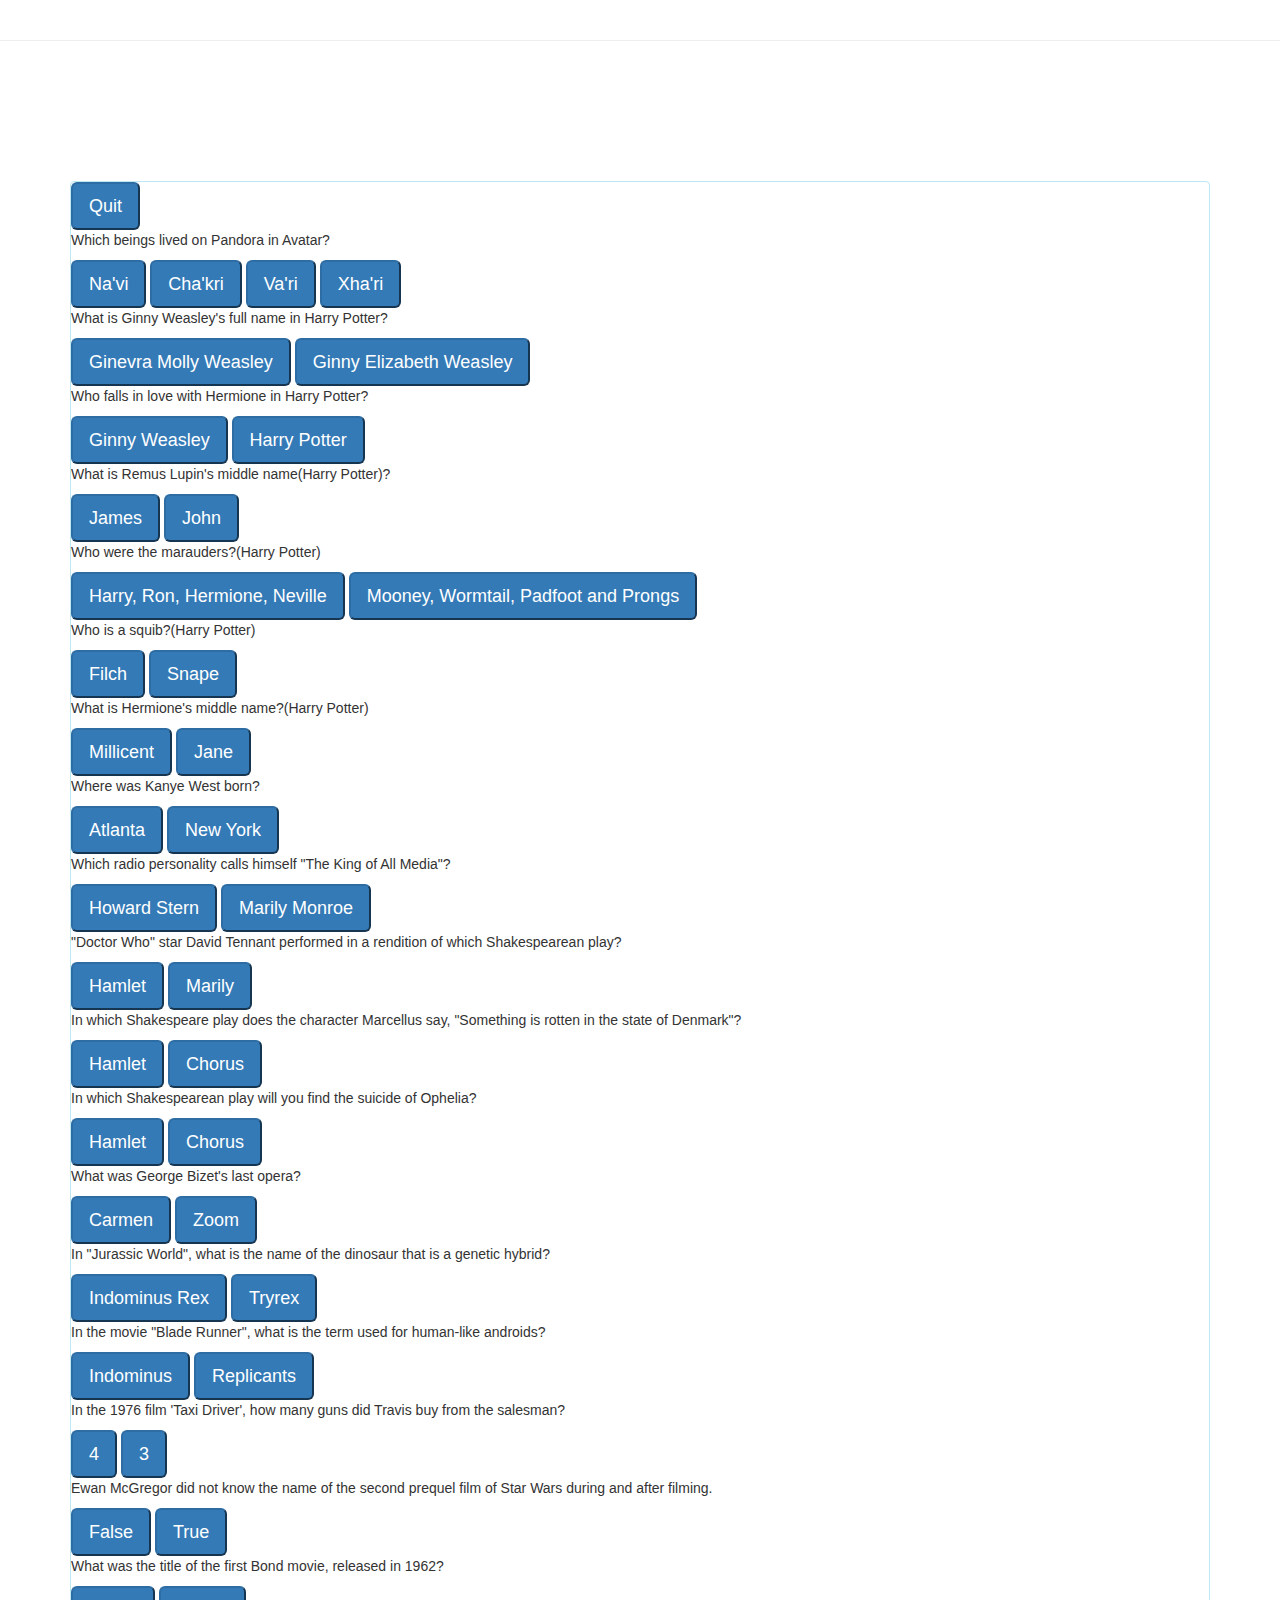
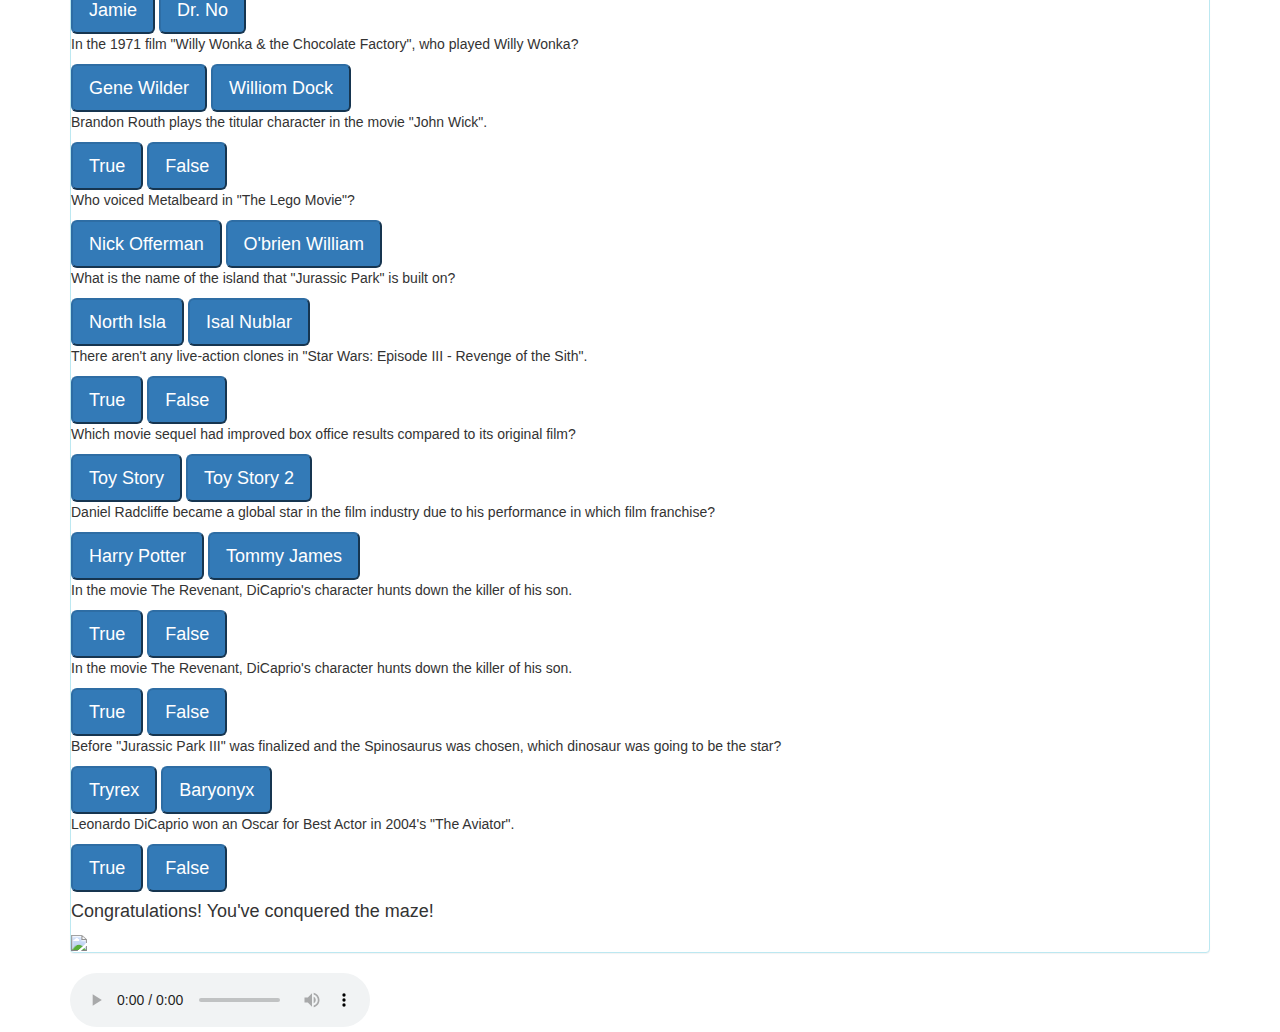
==== entertainment.html @ 0956cbf8 "add question to entertainment.html" ====
<!DOCTYPE html>
<html lang="en" dir="ltr">

<head>
    <meta charset="utf-8">
    <link rel="icon" type="image/png" href="img/tomorrowland.png" >

    <link href="css/bootstrap.css" rel="stylesheet" type="text/css">
    <link rel="stylesheet" href="https://maxcdn.bootstrapcdn.com/bootstrap/3.3.7/css/bootstrap.min.css" integrity="sha384-BVYiiSIFeK1dGmJRAkycuHAHRg32OmUcww7on3RYdg4Va+PmSTsz/K68vbdEjh4u"
        crossorigin="anonymous">
    <link href="css/style3.css" rel="stylesheet" type="text/css">
    <script src="https://code.jquery.com/jquery-3.4.1.js"></script>
    <script src="js/script3.js"></script>
    <title>Death Cure</title>
</head>

<body>
    <header>
        <div class="img">
            <img src="img/entertainment.png" alt="">
        </div>
        <hr class="divider-dashed-dbl brd-gray my-4">
    </header>
    <div class="container">
      <br><br><br><br><br><br>
        <div class="panel panel-info panel-height">
          <button id="quit" onclick="location.href='index.html'"  class="btn-primary btn-lg">Quit</button>


            <div id="question1-0">

                <p>Which beings lived on Pandora in Avatar?</p>
                <button class="btn-primary btn-lg" id="quest1-0">Na'vi</button>
                <button class="btn-primary btn-lg" id="quest1-1">Cha'kri</button>
                <button class="btn-primary btn-lg" id="quest1-2">Va'ri</button>
                <button class="btn-primary btn-lg" id="quest1-3">Xha'ri</button>
            </div>
            <div id="question2-0">


                <p>What is Ginny Weasley's full name in Harry Potter?
                </p>
                <button class="btn-primary btn-lg" id="quest2-0">Ginevra Molly Weasley</button>
                <button class="btn-primary btn-lg" id="quest2-1">Ginny Elizabeth Weasley</button>
            </div>
            <div id="question2-1">

                <p>Who falls in love with Hermione in Harry Potter?
                </p>
                <button class="btn-primary btn-lg" id="quest2-2">Ginny Weasley</button>

                <button class="btn-primary btn-lg" id="quest2-3">Harry Potter</button>
            </div>
            <div id="question2-2">

                <p>What is Remus Lupin's middle name(Harry Potter)?
                </p>
                <button class="btn-primary btn-lg" id="quest2-4">James</button>
                <button class="btn-primary btn-lg" id="quest2-5">John</button>
            </div>
            <div id="question2-3">

                <p>Who were the marauders?(Harry Potter)</p>
                <button class="btn-primary btn-lg" id="quest2-6">Harry, Ron, Hermione, Neville</button>
                <button class="btn-primary btn-lg" id="quest2-7">Mooney, Wormtail, Padfoot and Prongs</button>
            </div>
            <div id="question3-0">


                <p>Who is a squib?(Harry Potter)</p>
                <button class="btn-primary btn-lg" id="quest3-0">Filch</button>
                <button class="btn-primary btn-lg" id="quest3-1">Snape</button>
            </div>
            <div id="question3-1">

                <p>What is Hermione's middle name?(Harry Potter)
                </p>
                <button class="btn-primary btn-lg" id="quest3-2">
                    Millicent</button>
                <button class="btn-primary btn-lg" id="quest3-3">Jane</button>
            </div>
            <div id="question3-2">

                <p>Where was Kanye West born?
                </p>
                <button class="btn-primary btn-lg" id="quest3-4">
                    Atlanta</button>
                <button class="btn-primary btn-lg" id="quest3-5">New York</button>
            </div>
            <div id="question3-3">
                <p>Which radio personality calls himself "The King of All Media"?</p>
                <button class="btn-primary btn-lg" id="quest3-6">
                    Howard Stern</button>
                <button class="btn-primary btn-lg" id="quest3-7">Marily Monroe</button>
            </div>
            <div id="question3-4">
                <p>"Doctor Who" star David Tennant performed in a rendition of which Shakespearean play?</p>
                <button class="btn-primary btn-lg" id="quest3-8">
                    Hamlet</button>
                <button class="btn-primary btn-lg" id="quest3-9">Marily</button>
            </div>
            <div id="question3-5">

                <p>In which Shakespeare play does the character Marcellus say, "Something is rotten in the state of Denmark"?
                </p>
                <button class="btn-primary btn-lg" id="quest3-10">
                    Hamlet</button>
                <button class="btn-primary btn-lg" id="quest3-11">Chorus</button>
            </div>
            <div id="question3-6">

                <p>In which Shakespearean play will you find the suicide of Ophelia?
                </p>
                <button class="btn-primary btn-lg" id="quest3-12">
                    Hamlet</button>
                <button class="btn-primary btn-lg" id="quest3-13">Chorus</button>
            </div>
            <div id="question3-7">

                <p>What was George Bizet's last opera?</p>
                <button class="btn-primary btn-lg" id="quest3-14">Carmen</button>
                <button class="btn-primary btn-lg" id="quest3-15">Zoom</button>
            </div>
            <div id="question4-0">


                <p>In "Jurassic World", what is the name of the dinosaur that is a genetic hybrid?</p>
                <button class="btn-primary btn-lg" id="quest4-0">Indominus Rex</button>
                <button class="btn-primary btn-lg" id="quest4-1">Tryrex</button>
            </div>
            <div id="question4-1">

                <p>In the movie "Blade Runner", what is the term used for human-like androids?</p>
                <button class="btn-primary btn-lg" id="quest4-2">Indominus</button>
                <button class="btn-primary btn-lg" id="quest4-3">Replicants</button>
            </div>
            <div id="question4-2">

                <p>In the 1976 film 'Taxi Driver', how many guns did Travis buy from the salesman?</p>
                <button class="btn-primary btn-lg" id="quest4-4">4</button>
                <button class="btn-primary btn-lg" id="quest4-5">3</button>
            </div>
            <div id="question4-3">

                <p>Ewan McGregor did not know the name of the second prequel film of Star Wars during and after filming.</p>
                <button class="btn-primary btn-lg" id="quest4-6">False</button>
                <button class="btn-primary btn-lg" id="quest4-7">True</button>
            </div>
            <div id="question4-4">

                <p>What was the title of the first Bond movie, released in 1962?</p>
                <button class="btn-primary btn-lg" id="quest4-8">Jamie</button>
                <button class="btn-primary btn-lg" id="quest4-9">Dr. No</button>
            </div>
            <div id="question4-5">

                <p>In the 1971 film "Willy Wonka & the Chocolate Factory", who played Willy Wonka?</p>
                <button class="btn-primary btn-lg" id="quest4-10">Gene Wilder</button>
                <button class="btn-primary btn-lg" id="quest4-11">Williom Dock</button>
            </div>
            <div id="question4-6">

                <p>Brandon Routh plays the titular character in the movie "John Wick".</p>
                <button class="btn-primary btn-lg" id="quest4-12">True</button>
                <button class="btn-primary btn-lg" id="quest4-13">False</button>
            </div>
            <div id="question4-7">

                <p>Who voiced Metalbeard in "The Lego Movie"?</p>
                <button class="btn-primary btn-lg" id="quest4-14">Nick Offerman</button>
                <button class="btn-primary btn-lg" id="quest4-15">O'brien William</button>
            </div>
            <div id="question4-8">

                <p>What is the name of the island that "Jurassic Park" is built on?</p>
                <button class="btn-primary btn-lg" id="quest4-16">North Isla</button>
                <button class="btn-primary btn-lg" id="quest4-17">Isal Nublar</button>
            </div>
            <div id="question4-9">

                <p>There aren't any live-action clones in "Star Wars: Episode III - Revenge of the Sith".</p>
                <button class="btn-primary btn-lg" id="quest4-18">True</button>
                <button class="btn-primary btn-lg" id="quest4-19">False</button>
            </div>
            <div id="question4-10">

                <p>Which movie sequel had improved box office results compared to its original film?</p>
                <button class="btn-primary btn-lg" id="quest4-20">Toy Story</button>
                <button class="btn-primary btn-lg" id="quest4-21">Toy Story 2</button>
            </div>
            <div id="question4-11">

                <p>Daniel Radcliffe became a global star in the film industry due to his performance in which film franchise?</p>
                <button class="btn-primary btn-lg" id="quest4-22">Harry Potter</button>
                <button class="btn-primary btn-lg" id="quest4-23">Tommy James</button>
            </div>
            <div id="question4-12">

                <p>In the movie The Revenant, DiCaprio's character hunts down the killer of his son.</p>
                <button class="btn-primary btn-lg" id="quest4-24">True</button>
                <button class="btn-primary btn-lg" id="quest4-25">False</button>
            </div>
            <div id="question4-13">

                <p>In the movie The Revenant, DiCaprio's character hunts down the killer of his son.
                </p>
                <button class="btn-primary btn-lg" id="quest4-26">True</button>
                <button class="btn-primary btn-lg" id="quest4-27">False</button>
            </div>
            <div id="question4-14">

                <p>Before "Jurassic Park III" was finalized and the Spinosaurus was chosen, which dinosaur was going to be the
                    star?
                </p>
                <button class="btn-primary btn-lg" id="quest4-28">Tryrex</button>
                <button class="btn-primary btn-lg" id="quest4-29">Baryonyx</button>
            </div>
            <div id="question4-15">

                <p>Leonardo DiCaprio won an Oscar for Best Actor in 2004's "The Aviator".</p>
                <button class="btn-primary btn-lg" id="quest4-30">True</button>
                <button class="btn-primary btn-lg" id="quest4-31">False</button>
            </div>
            <div id="win">
                <h4>Congratulations! You've conquered the maze!</h4>
                <img id="gif" src="img/entertain.gif">
            </div>

        </div>
        <audio controls autoplay loop>
            <source src="music/Yo Alex Feat  Stonee Jiwe - Uhai (Extended) [2017].mp3">
        </audio>


    </div>

</body>

</html>
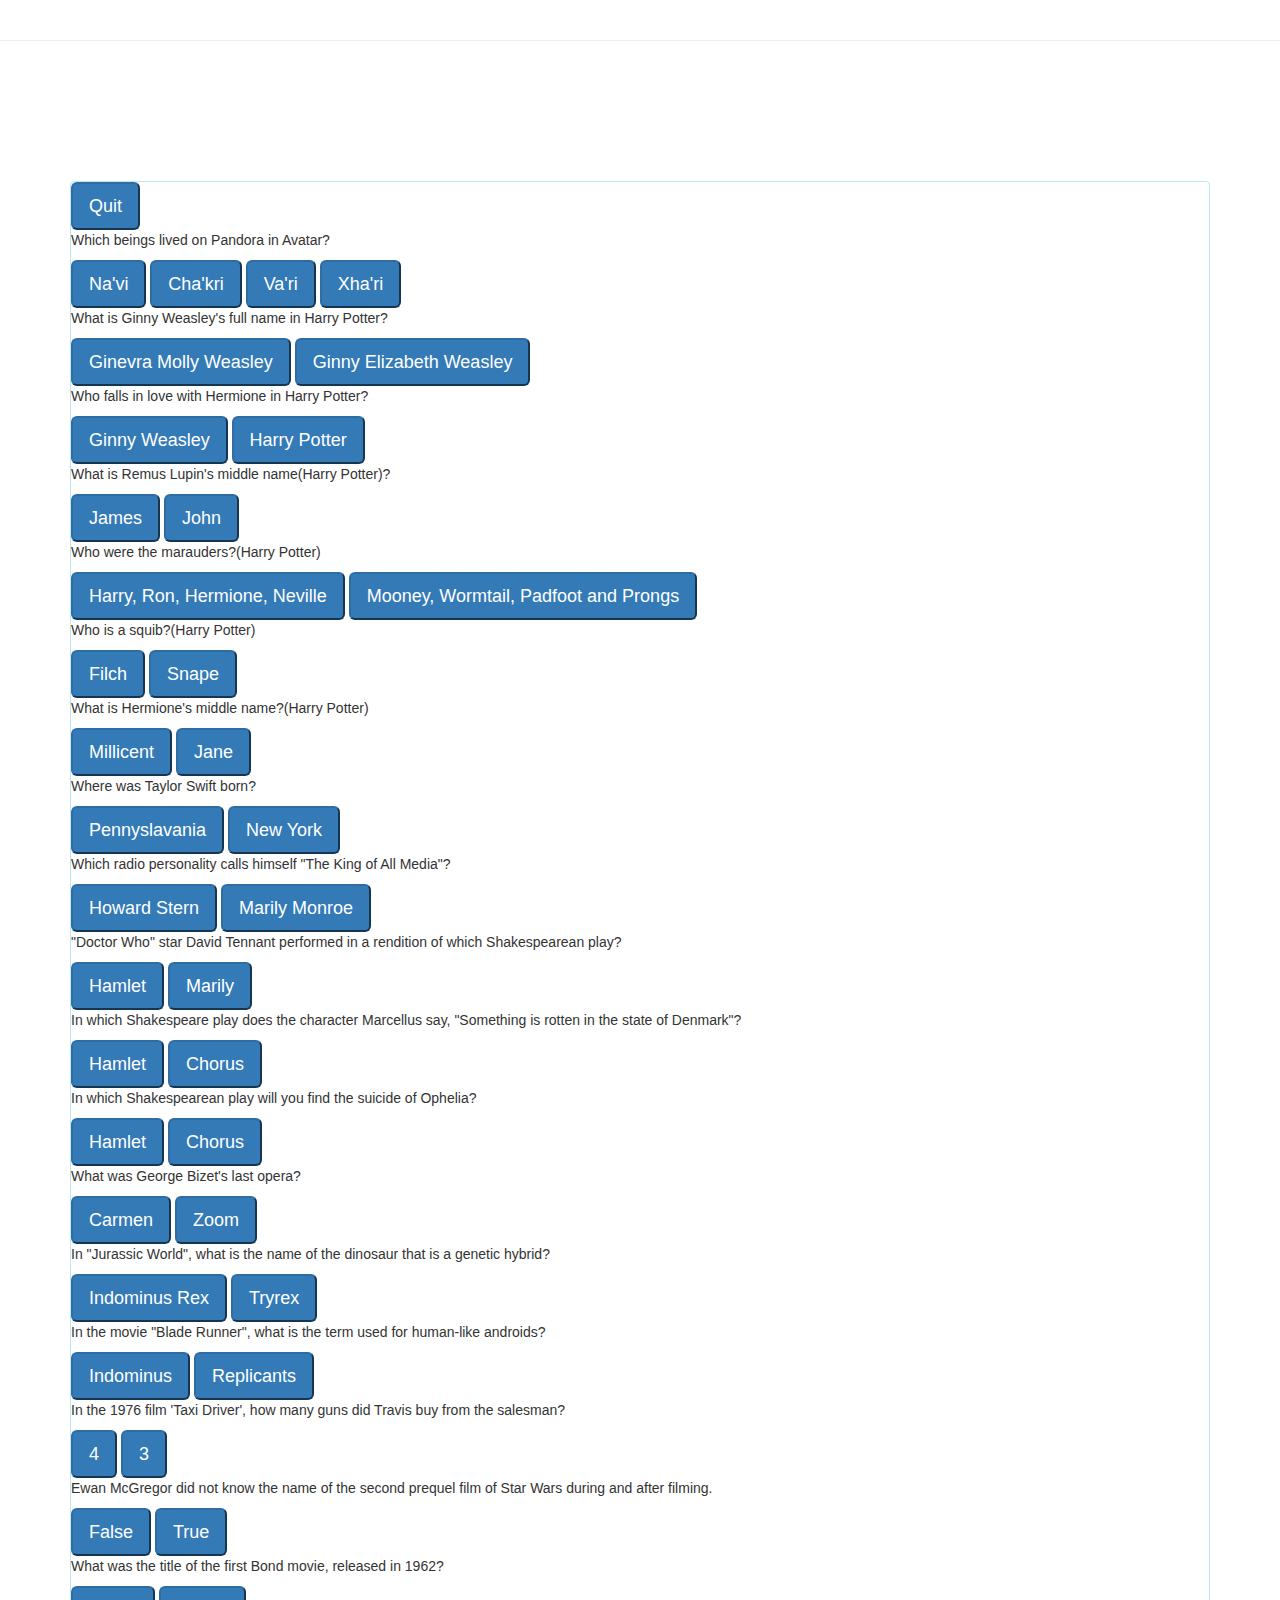
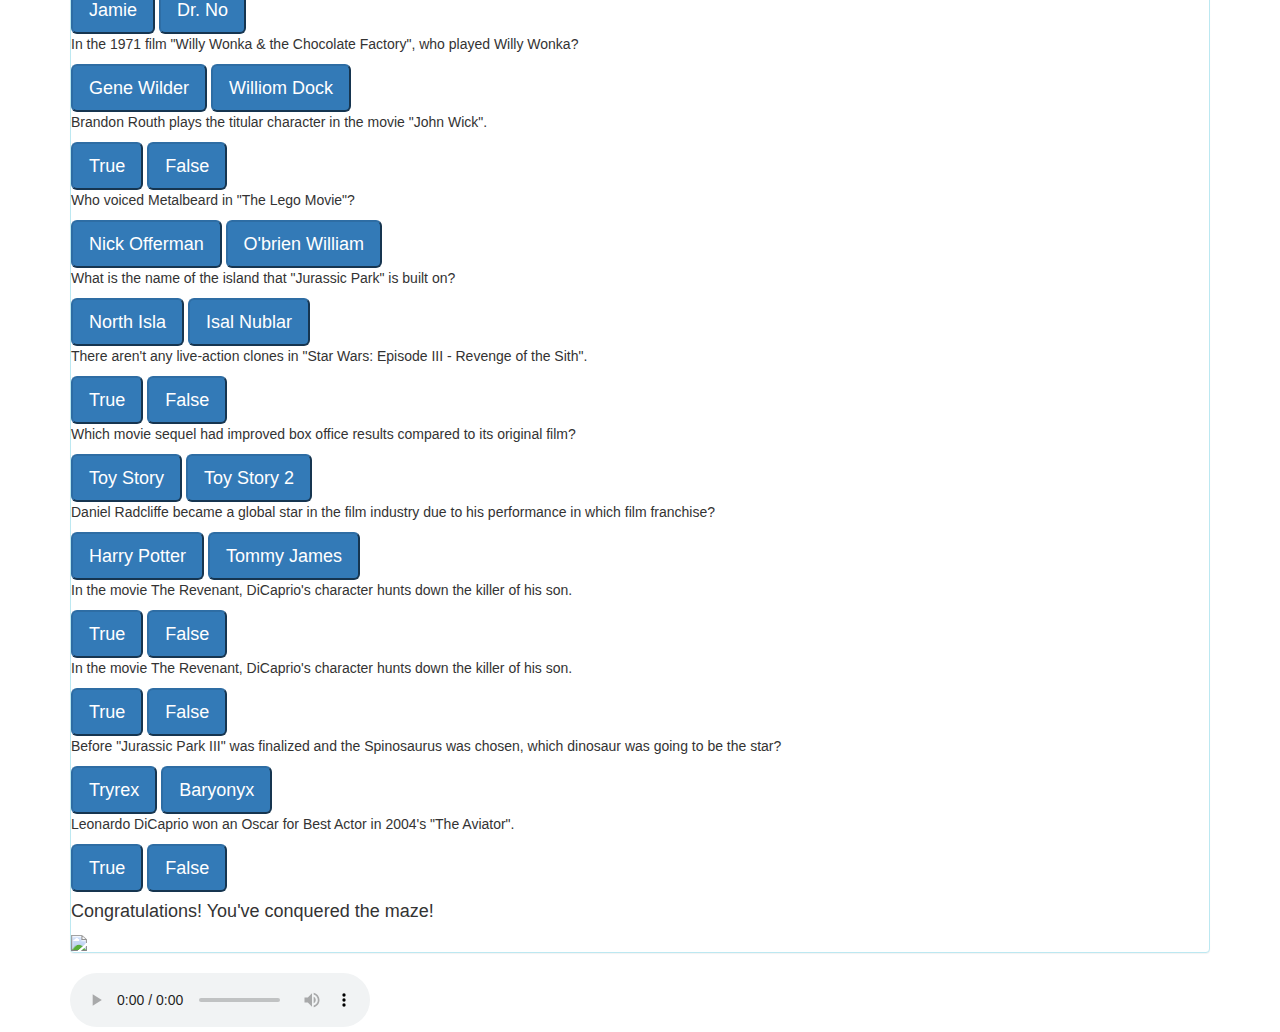
==== commit 14cc7565: "add another question to entertainment.html" ====
--- a/entertainment.html
+++ b/entertainment.html
@@ -81,10 +81,10 @@
             </div>
             <div id="question3-2">
 
-                <p>Where was Kanye West born?
+                <p>Where was Taylor Swift born?
                 </p>
                 <button class="btn-primary btn-lg" id="quest3-4">
-                    Atlanta</button>
+                    Pennyslavania</button>
                 <button class="btn-primary btn-lg" id="quest3-5">New York</button>
             </div>
             <div id="question3-3">
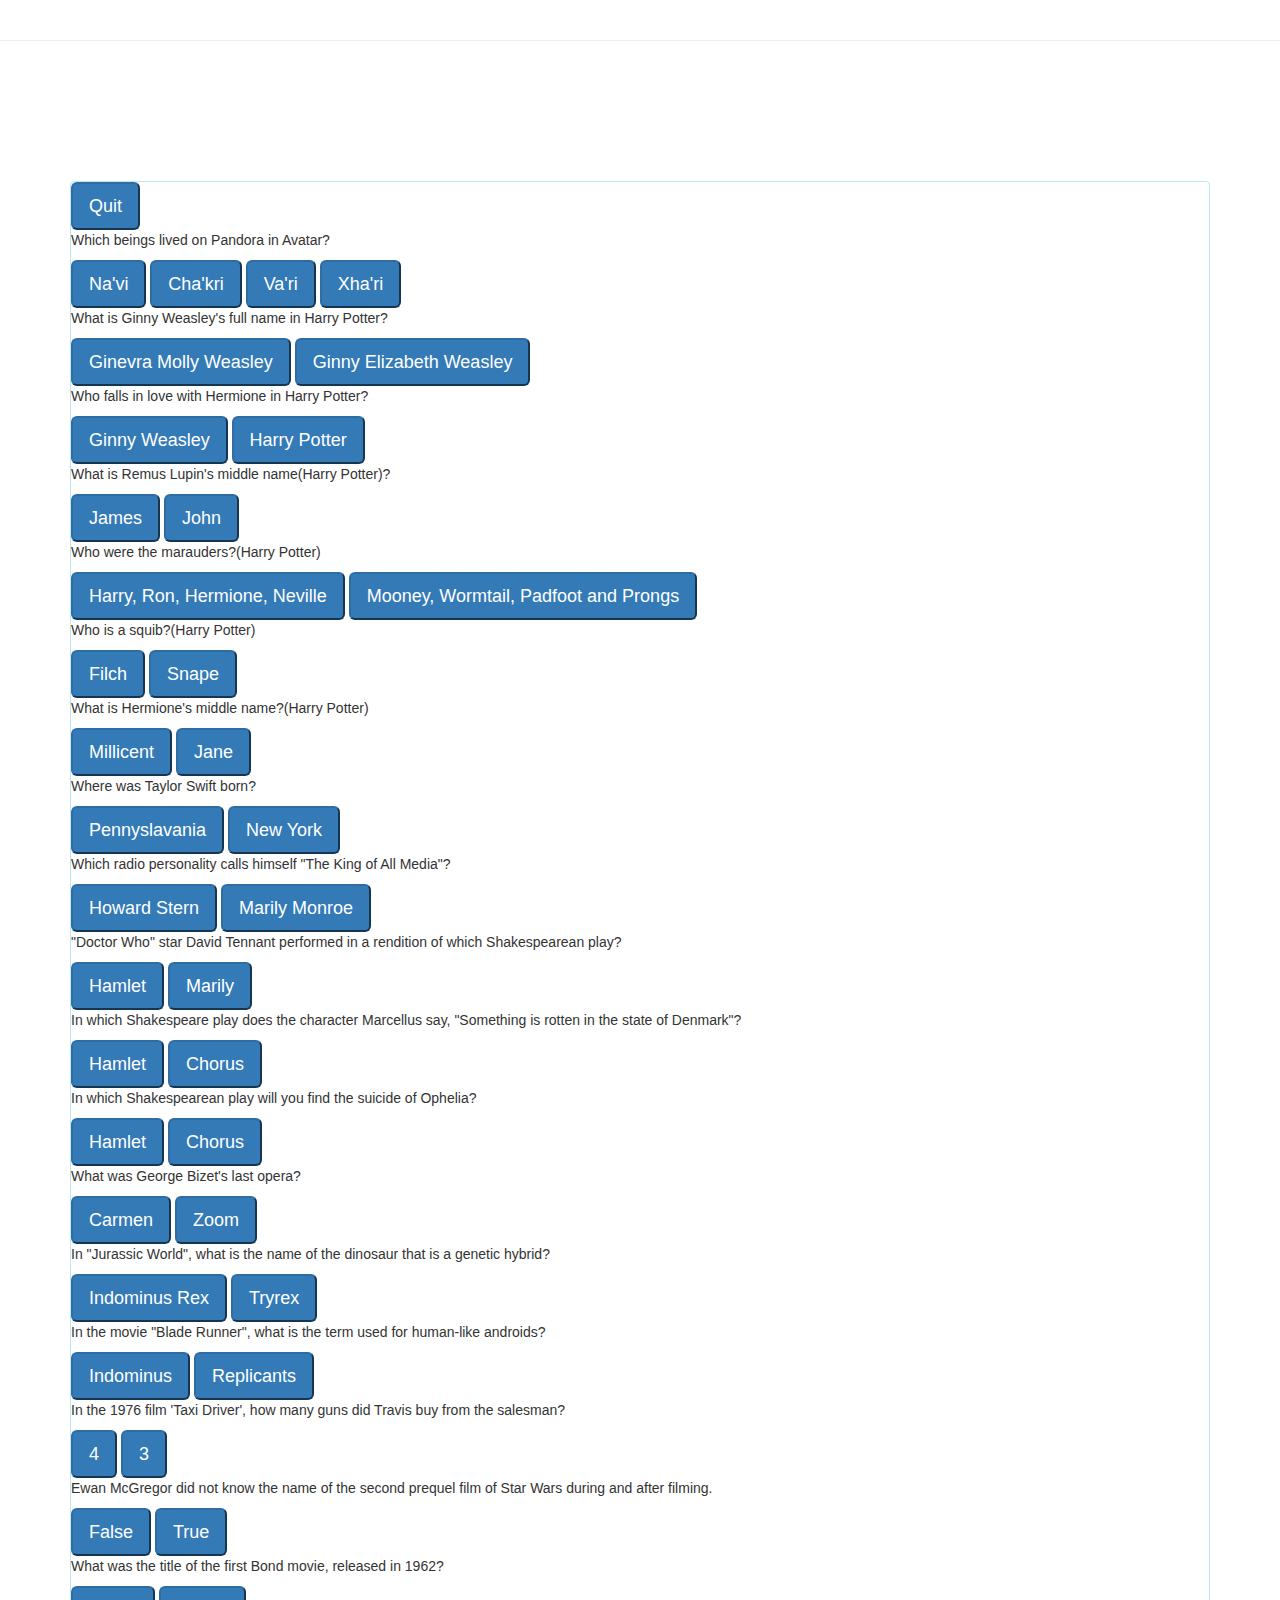
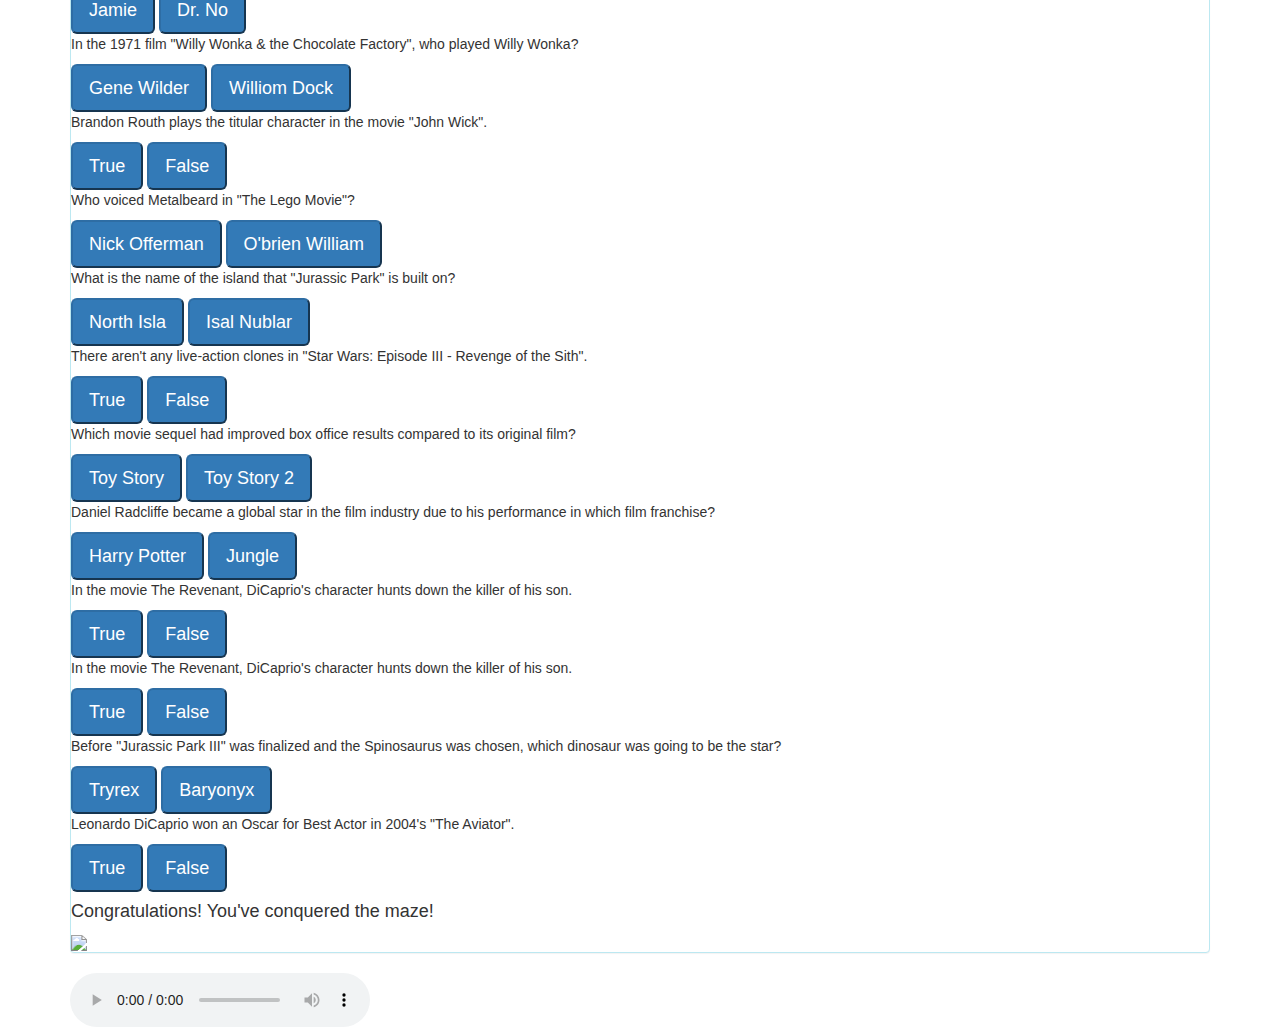
==== commit 0e7ede32: "add another question to entertainment.html" ====
--- a/entertainment.html
+++ b/entertainment.html
@@ -192,7 +192,7 @@
 
                 <p>Daniel Radcliffe became a global star in the film industry due to his performance in which film franchise?</p>
                 <button class="btn-primary btn-lg" id="quest4-22">Harry Potter</button>
-                <button class="btn-primary btn-lg" id="quest4-23">Tommy James</button>
+                <button class="btn-primary btn-lg" id="quest4-23">Jungle</button>
             </div>
             <div id="question4-12">
 
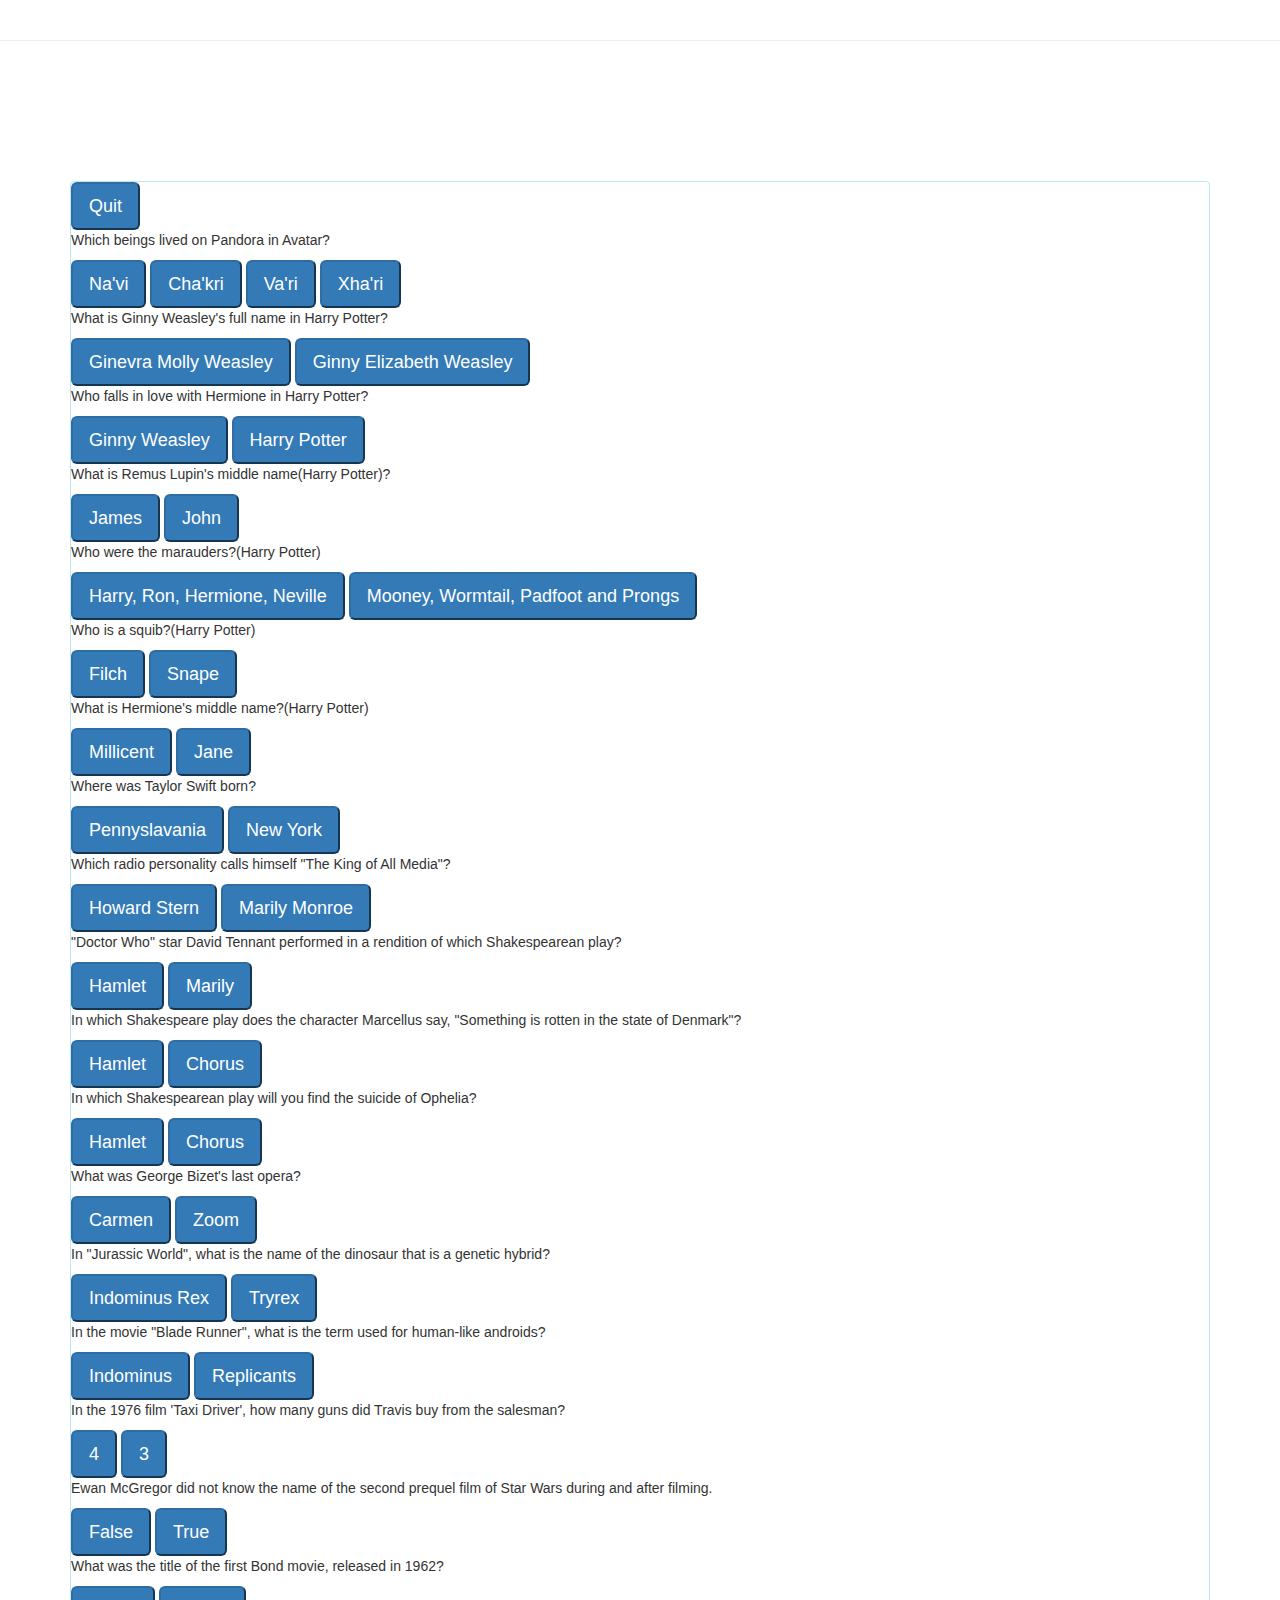
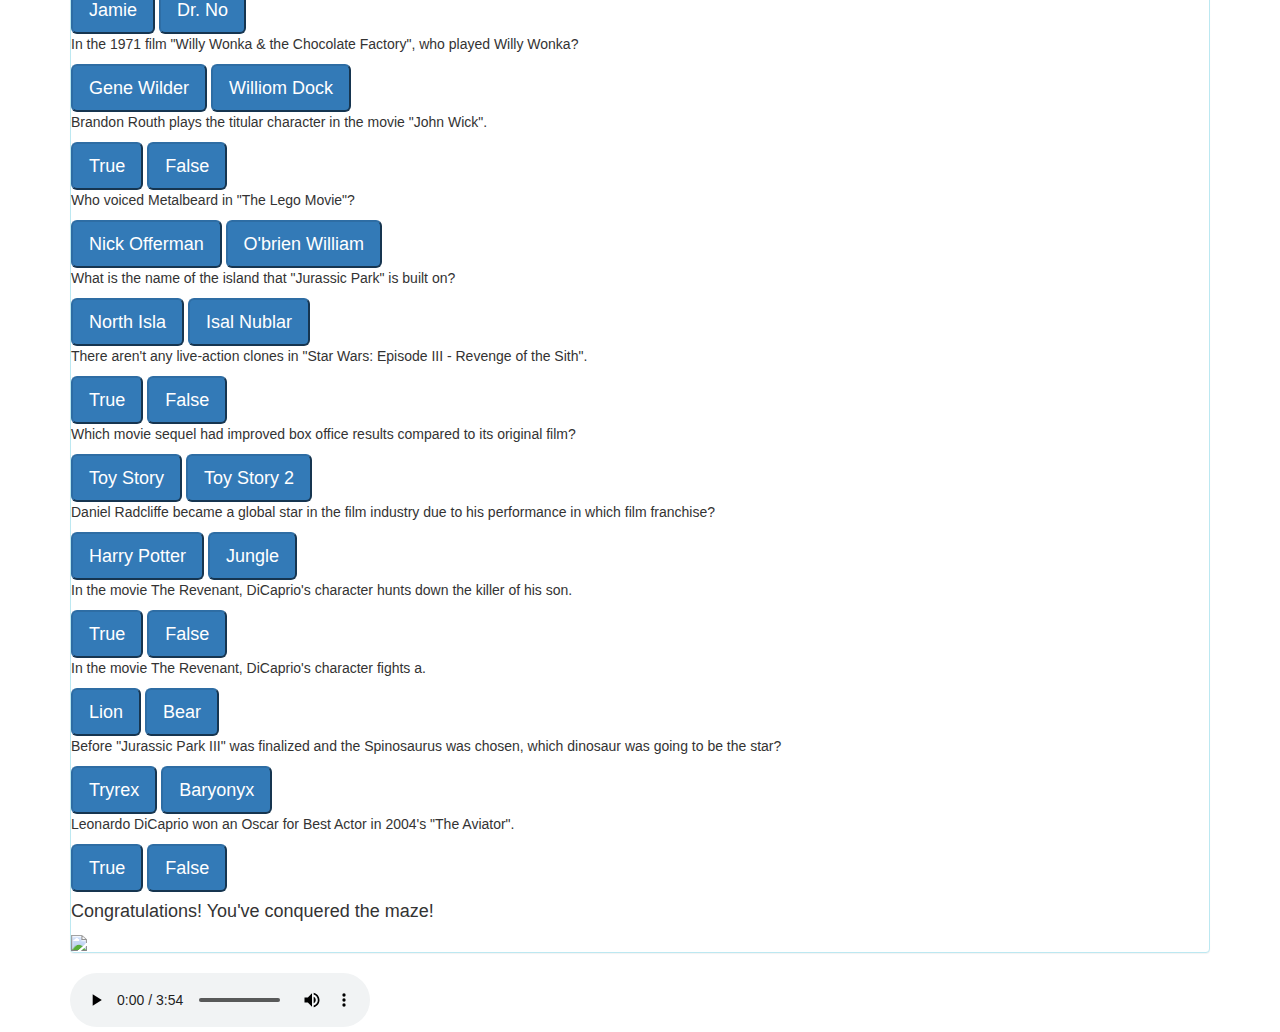
==== commit 4171f222: "add music to entertainment.html" ====
--- a/entertainment.html
+++ b/entertainment.html
@@ -202,10 +202,10 @@
             </div>
             <div id="question4-13">
 
-                <p>In the movie The Revenant, DiCaprio's character hunts down the killer of his son.
-                </p>
-                <button class="btn-primary btn-lg" id="quest4-26">True</button>
-                <button class="btn-primary btn-lg" id="quest4-27">False</button>
+                <p>In the movie The Revenant, DiCaprio's character fights a.
+                </p>
+                <button class="btn-primary btn-lg" id="quest4-26">Lion</button>
+                <button class="btn-primary btn-lg" id="quest4-27">Bear</button>
             </div>
             <div id="question4-14">
 
@@ -228,7 +228,7 @@
 
         </div>
         <audio controls autoplay loop>
-            <source src="music/Yo Alex Feat  Stonee Jiwe - Uhai (Extended) [2017].mp3">
+            <source src="music/Timbaland - Carry Out ft_ Justin Timberlake (Off NRdHsuuXxfk.m4a">
         </audio>
 
 
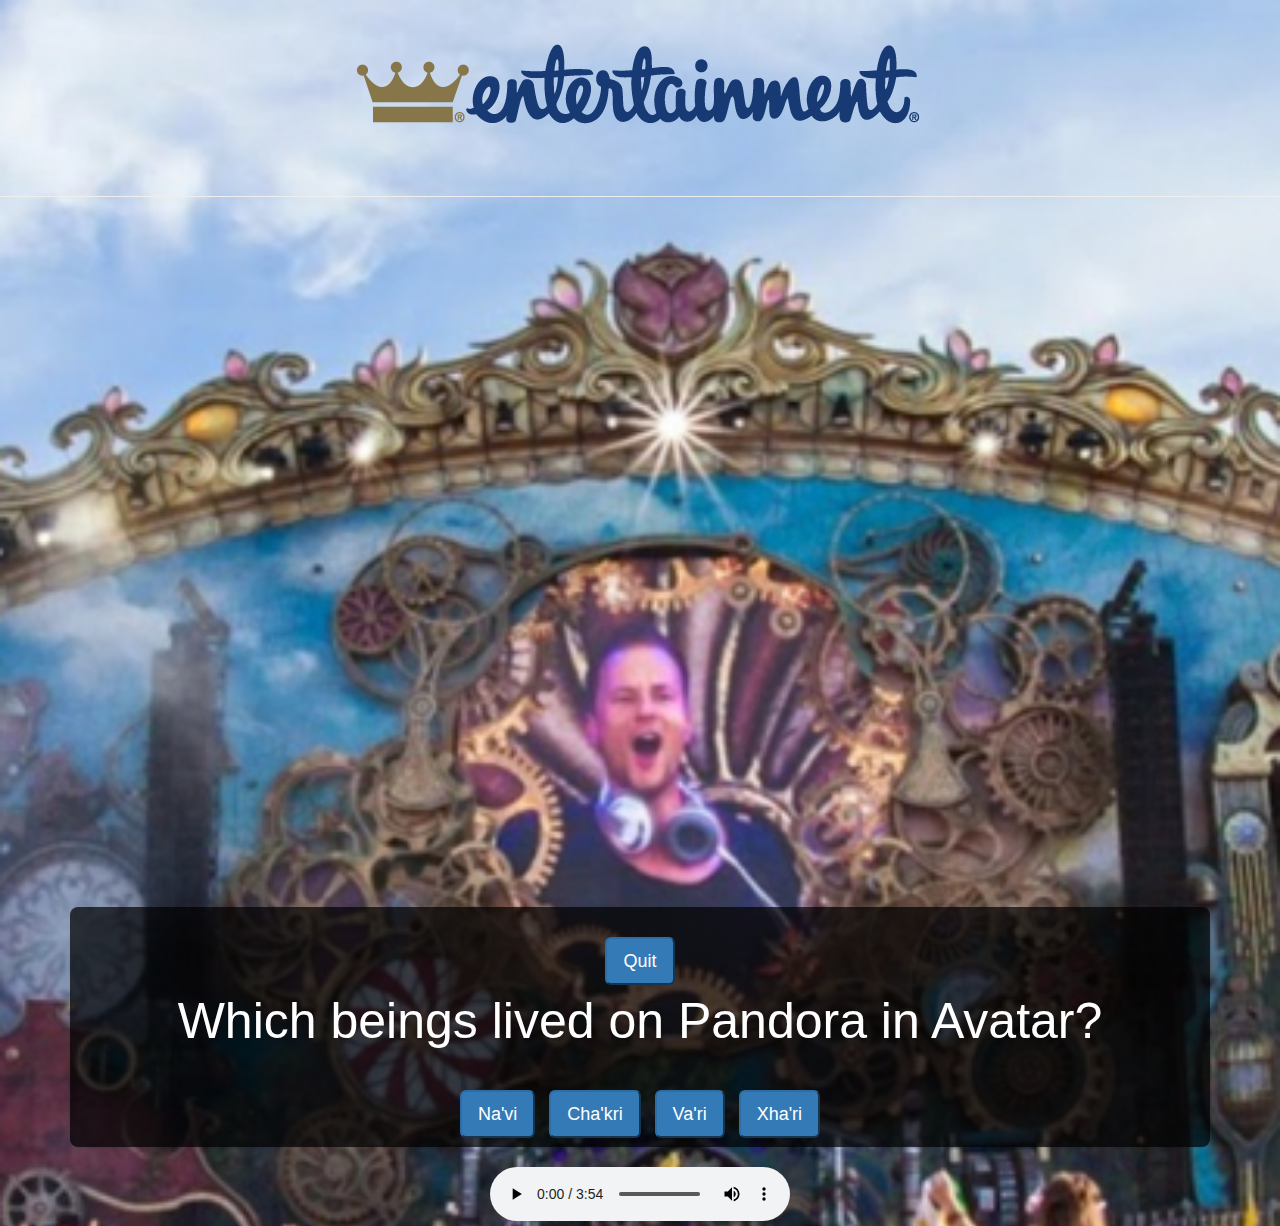
==== commit 811370f7: "add css links" ====
--- a/entertainment.html
+++ b/entertainment.html
@@ -8,7 +8,7 @@
     <link href="css/bootstrap.css" rel="stylesheet" type="text/css">
     <link rel="stylesheet" href="https://maxcdn.bootstrapcdn.com/bootstrap/3.3.7/css/bootstrap.min.css" integrity="sha384-BVYiiSIFeK1dGmJRAkycuHAHRg32OmUcww7on3RYdg4Va+PmSTsz/K68vbdEjh4u"
         crossorigin="anonymous">
-    <link href="css/style3.css" rel="stylesheet" type="text/css">
+    <link href="css/main3.css" rel="stylesheet" type="text/css">
     <script src="https://code.jquery.com/jquery-3.4.1.js"></script>
     <script src="js/script3.js"></script>
     <title>Death Cure</title>
--- a/css/main3.css
+++ b/css/main3.css
@@ -0,0 +1,344 @@
+#question2-0,
+#question2-1,
+#question2-2,
+#question2-3 {
+  display: none;
+}
+#question3-0,
+#question3-1,
+#question3-2,
+#question3-3,
+#question3-4,
+#question3-5,
+#question3-6,
+#question3-7 {
+  display: none;
+}
+#question4-0,
+#question4-1,
+#question4-2,
+#question4-3,
+#question4-4,
+#question4-5,
+#question4-6,
+#question4-7,
+#question4-8,
+#question4-9,
+#question4-10,
+#question4-11,
+#question4-12,
+#question4-13,
+#question4-14,
+#question4-15,
+#win {
+  display: none;
+}
+body,html{
+  height:100%;
+}
+
+body {
+  background-image: url("../img/Tomorrowland-Belgium-Wallpaper-HD-27064.jpg");
+
+  background-size: cover;
+  background-repeat: no-repeat;
+}
+
+.container {
+  margin-top: 0%;
+  text-align: center;
+}
+
+.panel {
+  background-color: black;
+  color: white;
+  font-size: 40px;
+  border-radius: 25px;
+  border: 2px;
+  padding: 20px;
+  background-color: rgba(0,0,0, 0.7);
+
+}
+
+.img {
+  text-align: center;
+}
+
+button:hover {
+  background: #00ff8c;
+  color: black;
+}
+h4{
+  font-size: 60px;
+  font-style: normal;
+}
+#gif{
+  height: 300px;
+  width: 650px;
+}
+
+
+
+/* Media query for Oppo F5 Lite/Tecno Spark 2 */
+@media only screen and (min-device-width : 720px){
+  body{
+    /* The image used */
+    background-image: url("../img/entpixel2xl.jpg");
+    /* Set a specific height */
+    height:700px;
+    /* Position and center the image to scale nicely on all screens */
+    background-position:center;
+    background-repeat:no-repeat;
+    background-size:cover;
+    position:relative;
+  }
+  .panel{
+  margin-top: 50%;
+  background-color:black;
+  color: white;
+  font-size: 50px;
+  border-radius: 8px;
+  border: 2px;
+  padding: 8px;
+  background-color: rgba(0,0,0, 0.7);
+  }
+}
+
+/* Media query for Pixel 2 & 2XL */
+@media only screen and (min-device-width : 411px) and (max-device-height : 823px) {
+  body{
+    /* The image used */
+    background-image: url("../img/entpixel2xl.jpg");
+    /* Set a specific height */
+    height:700px;
+    /* Position and center the image to scale nicely on all screens */
+    background-position:center;
+    background-repeat:no-repeat;
+    background-size:cover;
+    position:relative;
+  }
+  .panel{
+  margin-top: 35%;
+  background-color:black;
+  color: white;
+  font-size: 50px;
+  border-radius: 8px;
+  border: 2px;
+  padding: 8px;
+  background-color: rgba(0,0,0, 0.7);
+  }
+}
+
+
+
+/* Media query for 15.4 inch screen */
+@media only screen and (min-device-width : 1281px){
+  body,html{
+    height:100%;
+    }
+    body{
+    /* The image used */
+    background-image: url("../img/Tomorrowland-Belgium-Wallpaper-HD-27064.jpg");
+    /* Set a specific height */
+    /* Position and center the image to scale nicely on all screens */
+    background-position:center;
+    background-repeat:no-repeat;
+    background-size:cover;
+    position:relative;
+  }
+  .panel{
+  margin-top: -50px;
+  background-color:black;
+  color: white;
+  font-size: 50px;
+  border-radius: 8px;
+  border: 2px;
+  padding: 8px;
+  background-color: rgba(0,0,0, 0.7);
+  }
+}
+
+
+/* Media query for My Screen inch screens  */
+@media (min-device-width : 1451px) {
+  body,html{
+    height:100%;
+    }
+    body{
+    /* The image used */
+    background-image: url("../img/Tomorrowland-Belgium-Wallpaper-HD-27064.jpg");
+    /* Set a specific height */
+    /* Position and center the image to scale nicely on all screens */
+    background-position:center;
+    background-repeat:no-repeat;
+    background-size:cover;
+    position:relative;
+  }
+  .panel{
+  margin-top: -35px;
+  background-color:black;
+  color: white;
+  font-size: 50px;
+  border-radius: 8px;
+  border: 2px;
+  padding: 8px;
+  background-color: rgba(0,0,0, 0.7);
+  }
+
+}
+
+/* Media query for iphone 6/7/8 */
+@media only screen and (device-width : 375px) and (max-device-height : 667px) {
+  body{
+    /* The image used */
+    background-image: url("../img/Tomorrowland-Belgium-Wallpaper-HD-27064.jpg");
+    /* Set a specific height */
+    height:700px;
+    /* Position and center the image to scale nicely on all screens */
+    background-position:center;
+    background-repeat:no-repeat;
+    background-size:cover;
+    position:relative;
+  }
+  .panel{
+  margin-top: 25%;
+  background-color:black;
+  color: white;
+  font-size: 50px;
+  border-radius: 8px;
+  border: 2px;
+  padding: 8px;
+  background-color: rgba(0,0,0, 0.7);
+  }
+}
+
+
+/* Media query for Galaxy S5 */
+@media only screen and (device-width : 360px) and (max-device-height : 640px) {
+  body{
+    /* The image used */
+    background-image: url("../img/ents5.jpg");
+    /* Set a specific height */
+    height:700px;
+    /* Position and center the image to scale nicely on all screens */
+    background-position:center;
+    background-repeat:no-repeat;
+    background-size:cover;
+    position:relative;
+  }
+  .panel{
+  margin-top: 25%;
+  background-color:black;
+  color: white;
+  font-size: 50px;
+  border-radius: 8px;
+  border: 2px;
+  padding: 8px;
+  background-color: rgba(0,0,0, 0.7);
+  }
+}
+
+
+
+
+/* Media query for iPhone 5*/
+@media only screen and (device-width : 320px) and (max-device-height: 568px) {
+  body{
+    /* The image used */
+    background-image: url("../img/entiphone5.jpg");
+    /* Set a specific height */
+    height:700px;
+    /* Position and center the image to scale nicely on all screens */
+    background-position:center;
+    background-repeat:no-repeat;
+    background-size:cover;
+    position:relative;
+  }
+  .panel{
+  margin-top: 25%;
+  background-color:black;
+  color: white;
+  font-size: 50px;
+  border-radius: 8px;
+  border: 2px;
+  padding: 8px;
+  background-color: rgba(0,0,0, 0.7);
+  }
+}
+
+/* Media query for iphone x*/
+@media only screen and (device-height : 812px) {
+  body{
+    /* The image used */
+    background-image: url("../img/entx.jpg");
+    /* Set a specific height */
+    height:700px;
+    /* Position and center the image to scale nicely on all screens */
+    background-position:center;
+    background-repeat:no-repeat;
+    background-size:cover;
+    position:relative;
+  }
+  .panel{
+  margin-top: 50%;
+  background-color:black;
+  color: white;
+  font-size: 50px;
+  border-radius: 8px;
+  border: 2px;
+  padding: 8px;
+  background-color: rgba(0,0,0, 0.7);
+  }
+}
+
+
+/* Media query for iPad*/
+@media only screen and (device-height : 1024px) {
+  body{
+    /* The image used */
+    background-image: url("../img/entipad.jpg");
+    /* Set a specific height */
+    height:700px;
+    /* Position and center the image to scale nicely on all screens */
+    background-position:center;
+    background-repeat:no-repeat;
+    background-size:cover;
+    position:relative;
+  }
+  .panel{
+  margin-top: 12%;
+  background-color:black;
+  color: white;
+  font-size: 50px;
+  border-radius: 8px;
+  border: 2px;
+  padding: 8px;
+  background-color: rgba(0,0,0, 0.7);
+  }
+}
+
+
+/* Media query for iphone x*/
+@media only screen and (device-height : 1366px) {
+  body{
+    /* The image used */
+    background-image: url("../img/entipadpro.jpg");
+    /* Set a specific height */
+    height:700px;
+    /* Position and center the image to scale nicely on all screens */
+    background-position:center;
+    background-repeat:no-repeat;
+    background-size:cover;
+    position:relative;
+  }
+  .panel{
+  margin-top: 10%;
+  background-color:black;
+  color: white;
+  font-size: 50px;
+  border-radius: 8px;
+  border: 2px;
+  padding: 8px;
+  background-color: rgba(0,0,0, 0.7);
+  }
+}
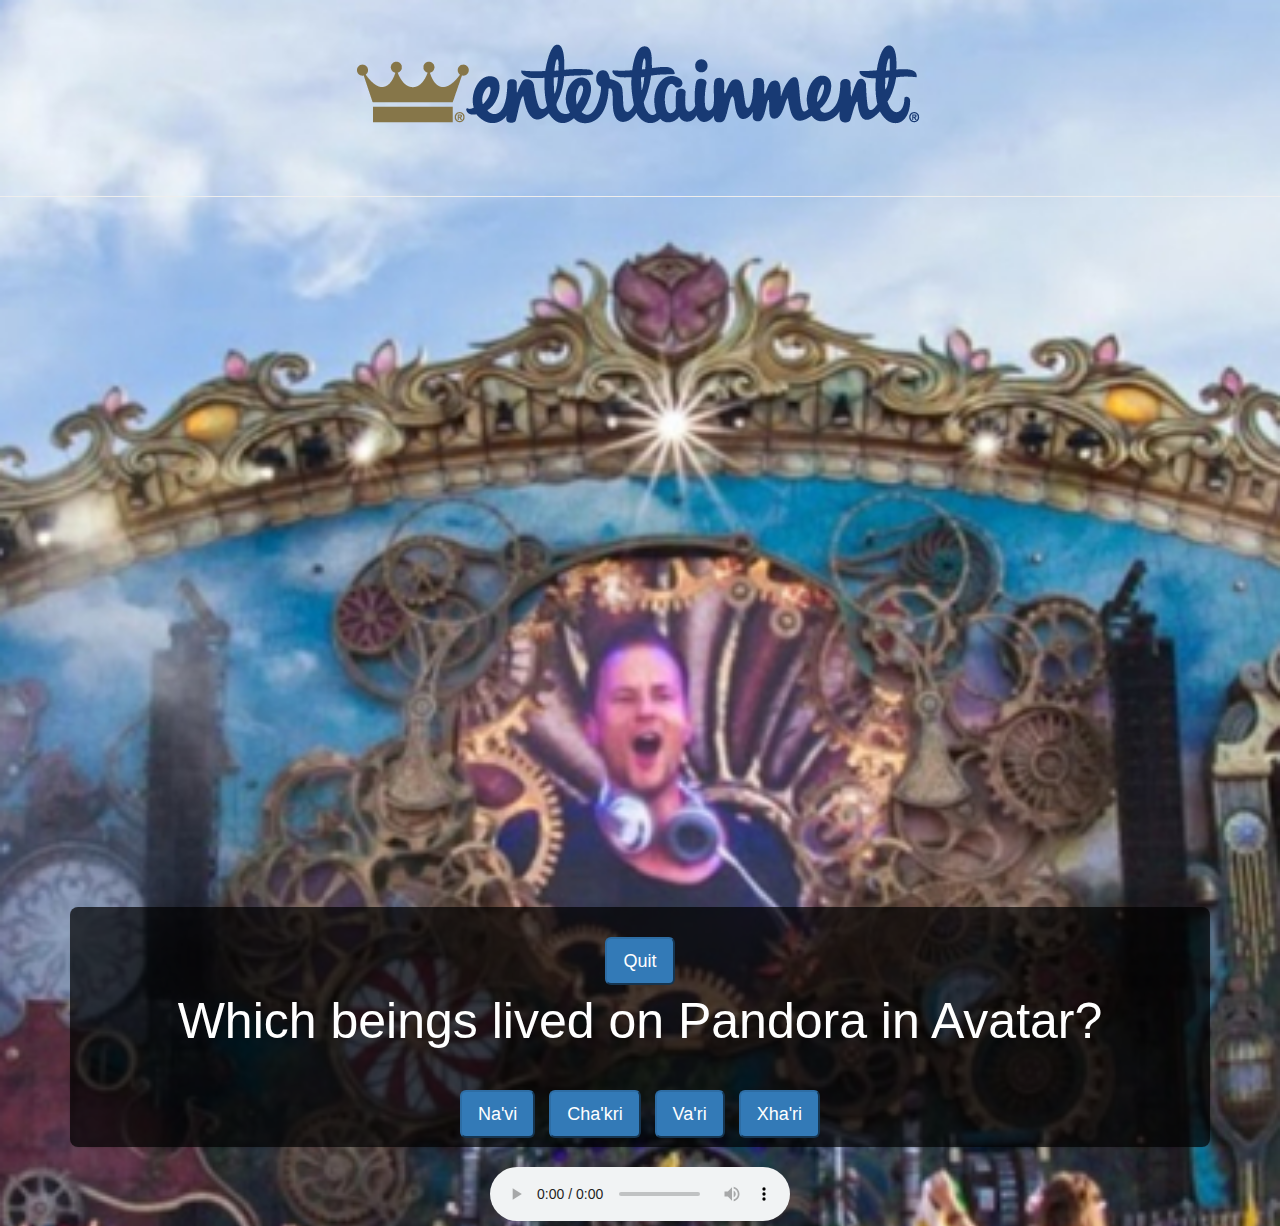
==== commit 7208b078: "change music in marvel.html" ====
--- a/entertainment.html
+++ b/entertainment.html
@@ -228,7 +228,7 @@
 
         </div>
         <audio controls autoplay loop>
-            <source src="music/Timbaland - Carry Out ft_ Justin Timberlake (Off NRdHsuuXxfk.m4a">
+            <source src="music">
         </audio>
 
 
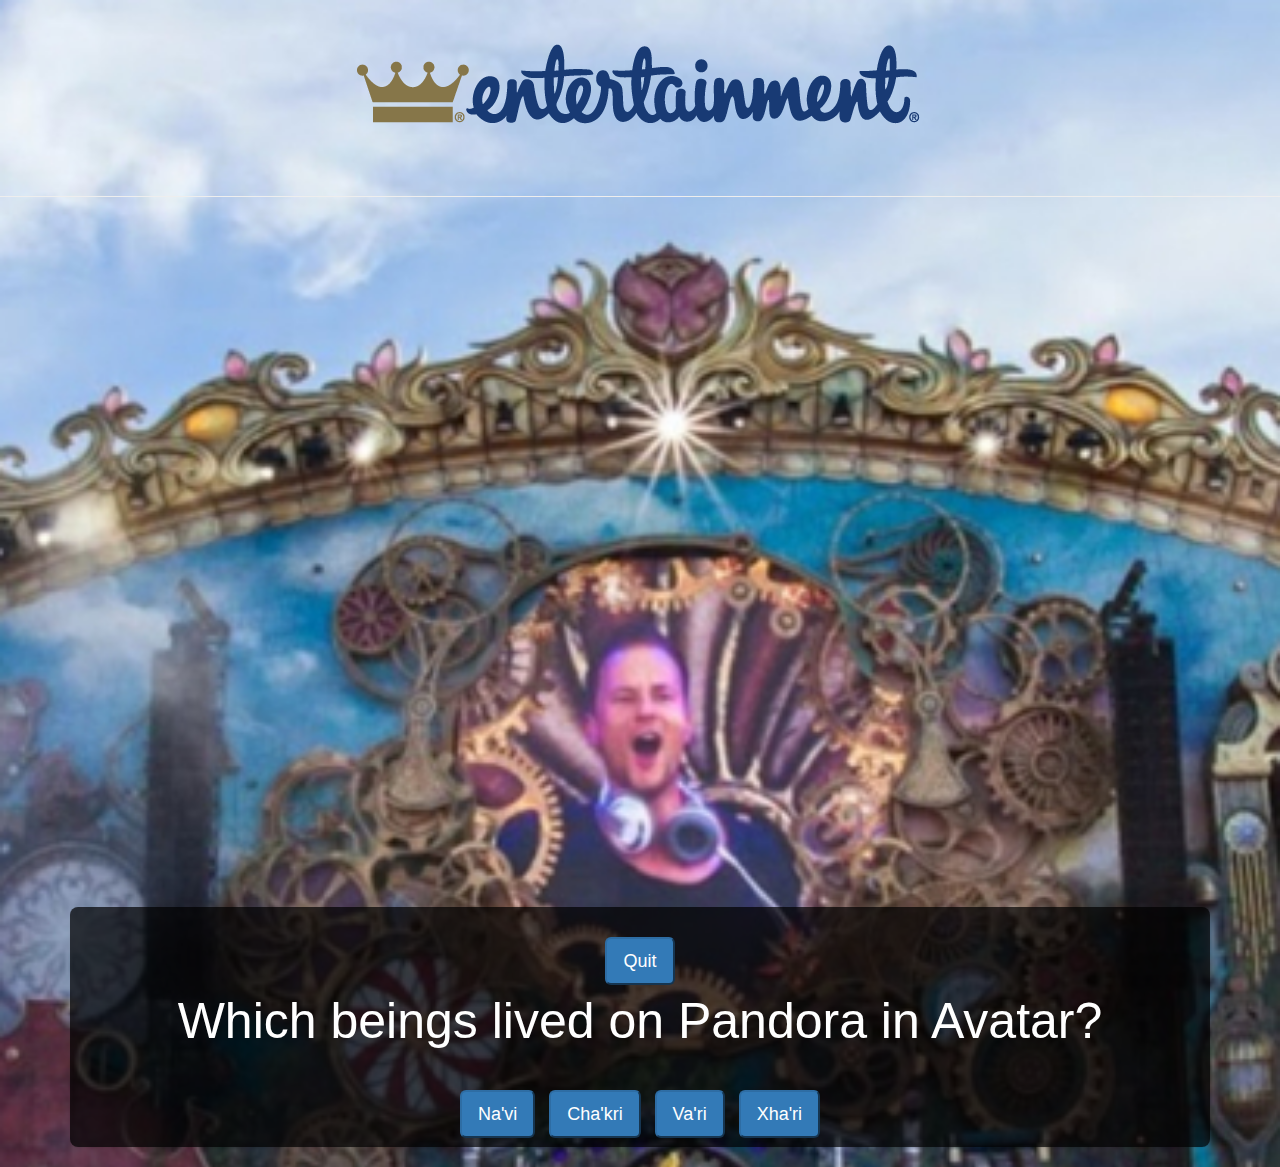
==== commit 3cc5af8f: "initialize" ====
--- a/entertainment.html
+++ b/entertainment.html
@@ -227,8 +227,8 @@
             </div>
 
         </div>
-        <audio controls autoplay loop>
-            <source src="music">
+        <audio controls autoplay loop hidden>
+            <source src="music/4_5888691864109843758.mp3">
         </audio>
 
 
